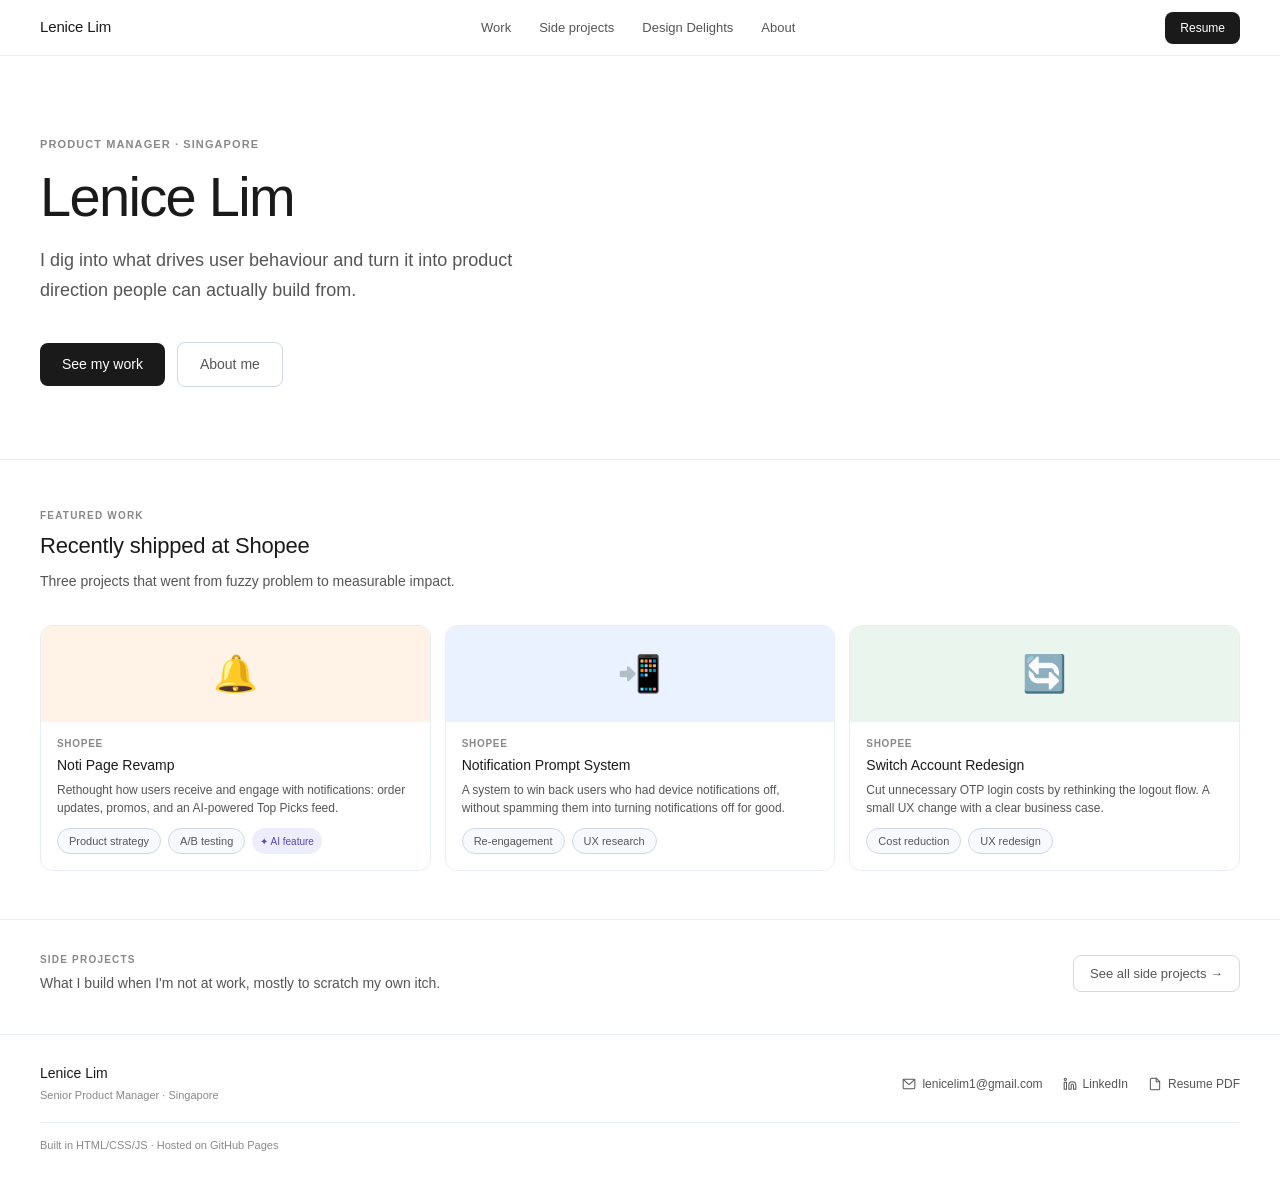
==== index.html @ 3569a39a "Initial portfolio" ====
<!DOCTYPE html>
<html lang="en">
<head>
  <meta charset="UTF-8">
  <meta name="viewport" content="width=device-width, initial-scale=1.0">
  <title>Lenice Lim | Product Manager</title>
  <link rel="stylesheet" href="css/style.css">
</head>
<body>
<script src="js/nav.js"></script>
<script>injectNav('home');</script>

<!-- Hero -->
<section class="hero">
  <div class="hero-eyebrow">Product Manager · Singapore</div>
  <h1 class="hero-name">Lenice Lim</h1>
  <p class="hero-tag">I dig into what drives user behaviour and turn it into product direction people can actually build from.</p>
  <div class="hero-actions">
    <a href="work.html" class="btn-primary">See my work</a>
    <a href="about.html" class="btn-secondary">About me</a>
  </div>
</section>

<!-- Featured work preview -->
<section class="section">
  <div class="sec-label">Featured work</div>
  <div class="sec-title">Recently shipped at Shopee</div>
  <p class="sec-sub">Three projects that went from fuzzy problem to measurable impact.</p>

  <div class="grid-3">
    <a href="work-noti.html" class="card">
      <div class="card-thumb thumb-orange">🔔</div>
      <div class="card-body">
        <div class="card-co">Shopee</div>
        <div class="card-title">Noti Page Revamp</div>
        <div class="card-desc">Rethought how users receive and engage with notifications: order updates, promos, and an AI-powered Top Picks feed.</div>
        <div class="chips">
          <span class="chip">Product strategy</span>
          <span class="chip">A/B testing</span>
          <span class="tag-ai tag">✦ AI feature</span>
        </div>
      </div>
    </a>

    <a href="work-prompt.html" class="card">
      <div class="card-thumb thumb-blue">📲</div>
      <div class="card-body">
        <div class="card-co">Shopee</div>
        <div class="card-title">Notification Prompt System</div>
        <div class="card-desc">A system to win back users who had device notifications off, without spamming them into turning notifications off for good.</div>
        <div class="chips">
          <span class="chip">Re-engagement</span>
          <span class="chip">UX research</span>
        </div>
      </div>
    </a>

    <a href="work-switch.html" class="card">
      <div class="card-thumb thumb-green">🔄</div>
      <div class="card-body">
        <div class="card-co">Shopee</div>
        <div class="card-title">Switch Account Redesign</div>
        <div class="card-desc">Cut unnecessary OTP login costs by rethinking the logout flow. A small UX change with a clear business case.</div>
        <div class="chips">
          <span class="chip">Cost reduction</span>
          <span class="chip">UX redesign</span>
        </div>
      </div>
    </a>
  </div>
</section>

<hr class="divider">

<!-- Side projects teaser -->
<section class="section-sm" style="padding-top: 32px; padding-bottom: 40px;">
  <div style="display:flex; align-items:center; justify-content:space-between; flex-wrap:wrap; gap:12px;">
    <div>
      <div class="sec-label">Side projects</div>
      <div style="font-size:14px; color: var(--text-2);">What I build when I'm not at work, mostly to scratch my own itch.</div>
    </div>
    <a href="side-projects.html" style="font-size:13px; color:var(--text-2); border:0.5px solid var(--border-2); padding:8px 16px; border-radius:8px;">See all side projects →</a>
  </div>
</section>

<script>injectFooter();</script>
</body>
</html>
---- css/style.css ----
/* ── Reset ── */
*, *::before, *::after { box-sizing: border-box; margin: 0; padding: 0; }

/* ── Base ── */
:root {
  --font: -apple-system, BlinkMacSystemFont, 'SF Pro Text', 'Segoe UI', sans-serif;
  --black: #111111;
  --text: #1a1a1a;
  --text-2: #555555;
  --text-3: #888888;
  --border: #e8edf4;
  --border-2: #d0d8e4;
  --bg: #ffffff;
  --bg-2: #f7f9fc;
  --radius: 12px;
  --radius-sm: 8px;
  --radius-pill: 20px;
}

html { scroll-behavior: smooth; }

body {
  font-family: var(--font);
  color: var(--text);
  background: var(--bg);
  line-height: 1.5;
  -webkit-font-smoothing: antialiased;
}

a { color: inherit; text-decoration: none; }
img { display: block; max-width: 100%; }

/* ── NAV ── */
.nav {
  position: sticky;
  top: 0;
  z-index: 100;
  background: rgba(255,255,255,0.95);
  backdrop-filter: blur(8px);
  -webkit-backdrop-filter: blur(8px);
  border-bottom: 0.5px solid var(--border);
  padding: 0 40px;
  height: 56px;
  display: flex;
  align-items: center;
  justify-content: space-between;
}

.nav-name {
  font-size: 15px;
  font-weight: 500;
  letter-spacing: -0.01em;
  color: var(--text);
}

.nav-links {
  display: flex;
  gap: 28px;
}

.nav-link {
  font-size: 13px;
  color: var(--text-2);
  transition: color 0.15s;
}
.nav-link:hover, .nav-link.active { color: var(--text); font-weight: 500; }

.nav-resume {
  font-size: 12px;
  font-weight: 500;
  background: var(--text);
  color: #fff;
  padding: 7px 15px;
  border-radius: var(--radius-sm);
  transition: opacity 0.15s;
}
.nav-resume:hover { opacity: 0.85; }

/* ── BREADCRUMB ── */
.breadcrumb {
  padding: 10px 40px;
  border-bottom: 0.5px solid var(--border);
  display: flex;
  align-items: center;
  gap: 6px;
  font-size: 12px;
  color: var(--text-3);
  background: var(--bg);
}
.breadcrumb a { color: var(--text-2); }
.breadcrumb a:hover { color: var(--text); }
.breadcrumb .current { color: var(--text); }

/* ── FOOTER ── */
.footer {
  border-top: 0.5px solid var(--border);
  padding: 28px 40px;
  background: var(--bg);
}
.footer-row {
  display: flex;
  align-items: center;
  justify-content: space-between;
  margin-bottom: 18px;
  flex-wrap: wrap;
  gap: 16px;
}
.footer-name { font-size: 14px; font-weight: 500; }
.footer-role { font-size: 11px; color: var(--text-3); margin-top: 3px; }
.footer-links { display: flex; gap: 20px; flex-wrap: wrap; }
.footer-link {
  display: flex;
  align-items: center;
  gap: 6px;
  font-size: 12px;
  color: var(--text-2);
  transition: color 0.15s;
}
.footer-link:hover { color: var(--text); }
.footer-copy {
  font-size: 11px;
  color: var(--text-3);
  border-top: 0.5px solid var(--border);
  padding-top: 14px;
}

/* ── SECTION HEADER ── */
.sec-label {
  font-size: 10px;
  font-weight: 600;
  color: var(--text-3);
  letter-spacing: 0.12em;
  text-transform: uppercase;
  margin-bottom: 6px;
}
.sec-title {
  font-size: 22px;
  font-weight: 500;
  letter-spacing: -0.01em;
  margin-bottom: 8px;
}
.sec-sub {
  font-size: 14px;
  color: var(--text-2);
  line-height: 1.65;
  max-width: 580px;
  margin-bottom: 32px;
}

/* ── WORK CARD ── */
.card {
  background: var(--bg);
  border: 0.5px solid var(--border);
  border-radius: var(--radius);
  overflow: hidden;
  transition: border-color 0.15s, transform 0.15s;
  cursor: pointer;
}
.card:hover { border-color: var(--border-2); transform: translateY(-1px); }

.card-thumb {
  height: 96px;
  display: flex;
  align-items: center;
  justify-content: center;
  font-size: 36px;
}
.thumb-orange { background: #FFF3E8; }
.thumb-blue   { background: #EBF2FF; }
.thumb-green  { background: #EAF5EE; }
.thumb-pink   { background: #FFF0F6; }
.thumb-amber  { background: #FFF8E8; }
.thumb-teal   { background: #E8F6F2; }
.thumb-purple { background: #F0EEFF; }

.card-body { padding: 14px 16px 16px; }
.card-co {
  font-size: 10px;
  font-weight: 600;
  color: var(--text-3);
  text-transform: uppercase;
  letter-spacing: 0.07em;
  margin-bottom: 4px;
}
.card-title { font-size: 14px; font-weight: 500; margin-bottom: 5px; }
.card-desc  { font-size: 12px; color: var(--text-2); line-height: 1.55; margin-bottom: 10px; }

/* ── TAGS ── */
.tag {
  display: inline-block;
  font-size: 11px;
  font-weight: 500;
  padding: 3px 9px;
  border-radius: var(--radius-pill);
}
.tag-orange { background: #FFF3E8; color: #B07028; }
.tag-blue   { background: #EBF2FF; color: #185FA5; }
.tag-green  { background: #EAF5EE; color: #2E7D32; }
.tag-pink   { background: #FFF0F6; color: #C2185B; }
.tag-amber  { background: #FFF8E8; color: #B07028; }
.tag-teal   { background: #E8F6F2; color: #0F6E56; }
.tag-purple { background: #F0EEFF; color: #6644CC; }
.tag-ai {
  display: inline-flex;
  align-items: center;
  gap: 4px;
  font-size: 10px;
  font-weight: 500;
  background: #EEEDFE;
  color: #534AB7;
  padding: 2px 8px;
  border-radius: var(--radius-pill);
}

/* ── CHIPS ── */
.chips { display: flex; flex-wrap: wrap; gap: 7px; }
.chip {
  font-size: 11px;
  color: var(--text-2);
  padding: 4px 11px;
  border-radius: var(--radius-pill);
  border: 0.5px solid var(--border-2);
  background: var(--bg-2);
}

/* ── GRIDS ── */
.grid-2 { display: grid; grid-template-columns: 1fr 1fr; gap: 14px; }
.grid-3 { display: grid; grid-template-columns: 1fr 1fr 1fr; gap: 14px; }

/* ── CASE STUDY HERO ── */
.cs-hero {
  padding: 56px 40px 48px;
  border-bottom: 0.5px solid var(--border);
}
.cs-eyebrow {
  font-size: 10px;
  font-weight: 600;
  color: var(--text-3);
  letter-spacing: 0.12em;
  text-transform: uppercase;
  margin-bottom: 14px;
}
.cs-title {
  font-size: 36px;
  font-weight: 500;
  letter-spacing: -0.02em;
  line-height: 1.1;
  margin-bottom: 16px;
}
.cs-summary {
  font-size: 15px;
  color: var(--text-2);
  max-width: 560px;
  line-height: 1.7;
  margin-bottom: 32px;
}
.cs-meta { display: flex; gap: 32px; flex-wrap: wrap; }
.cs-meta-item { font-size: 12px; color: var(--text-3); }
.cs-meta-item b { display: block; font-size: 13px; font-weight: 500; color: var(--text); margin-bottom: 2px; }

/* ── OUTCOME BANNER ── */
.outcome-banner {
  display: grid;
  grid-template-columns: repeat(3, 1fr);
  border-bottom: 0.5px solid var(--border);
}
.ob-item {
  padding: 24px 40px;
  border-right: 0.5px solid var(--border);
}
.ob-item:last-child { border-right: none; }
.ob-num {
  font-size: 30px;
  font-weight: 500;
  letter-spacing: -0.02em;
  margin-bottom: 5px;
}
.ob-label { font-size: 12px; color: var(--text-2); line-height: 1.5; }

/* ── CASE STUDY SECTION ── */
.cs-section {
  padding: 44px 40px;
  border-bottom: 0.5px solid var(--border);
}
.cs-section:last-of-type { border-bottom: none; }
.cs-section .s-label {
  font-size: 10px;
  font-weight: 600;
  color: var(--text-3);
  letter-spacing: 0.12em;
  text-transform: uppercase;
  margin-bottom: 6px;
}
.cs-section .s-title {
  font-size: 20px;
  font-weight: 500;
  letter-spacing: -0.01em;
  margin-bottom: 16px;
}
.cs-section .s-body {
  font-size: 13px;
  color: var(--text-2);
  line-height: 1.75;
  max-width: 620px;
}
.cs-section .s-body p { margin-bottom: 12px; }
.cs-section .s-body p:last-child { margin-bottom: 0; }

/* ── PROBLEM CARDS ── */
.problem-card {
  background: var(--bg-2);
  border: 0.5px solid var(--border);
  border-radius: 10px;
  padding: 16px 18px;
}
.problem-num { font-size: 11px; font-weight: 600; color: var(--text-3); margin-bottom: 6px; }
.problem-title { font-size: 13px; font-weight: 500; margin-bottom: 5px; }
.problem-desc { font-size: 11px; color: var(--text-2); line-height: 1.55; }

/* ── SOLUTION CARDS ── */
.sol-card {
  background: var(--bg);
  border: 0.5px solid var(--border);
  border-radius: 10px;
  padding: 16px 18px;
}
.sol-card.ai { border-color: #7F77DD; }
.sol-tag {
  font-size: 10px;
  font-weight: 600;
  color: var(--text-3);
  letter-spacing: 0.07em;
  text-transform: uppercase;
  margin-bottom: 6px;
  display: flex;
  align-items: center;
  gap: 6px;
}
.sol-title { font-size: 13px; font-weight: 500; margin-bottom: 5px; }
.sol-desc  { font-size: 11px; color: var(--text-2); line-height: 1.55; }

/* ── RESULT ROWS ── */
.result-row {
  display: flex;
  align-items: baseline;
  gap: 14px;
  padding: 13px 0;
  border-bottom: 0.5px solid var(--border);
}
.result-row:last-child { border-bottom: none; }
.result-num {
  font-size: 20px;
  font-weight: 500;
  min-width: 140px;
  letter-spacing: -0.01em;
  flex-shrink: 0;
}
.result-desc { font-size: 12px; color: var(--text-2); line-height: 1.55; }

/* ── SLIDE IMAGE ── */
.slide-img {
  width: 100%;
  border-radius: 10px;
  border: 0.5px solid var(--border);
  margin-top: 20px;
  display: block;
}
.slide-caption {
  font-size: 11px;
  color: var(--text-3);
  margin-top: 7px;
  text-align: center;
}

/* ── EARLIER WORK ── */
.earlier-card {
  background: var(--bg-2);
  border: 0.5px solid var(--border);
  border-radius: 10px;
  padding: 14px 16px;
  transition: border-color 0.15s;
  cursor: pointer;
}
.earlier-card:hover { border-color: var(--border-2); }
.earlier-title { font-size: 13px; font-weight: 500; color: var(--text-2); margin-bottom: 3px; }
.earlier-desc  { font-size: 11px; color: var(--text-3); }
.earlier-arrow { font-size: 11px; color: var(--text-3); margin-top: 6px; }

/* ── ABOUT ── */
.about-layout {
  display: grid;
  grid-template-columns: 88px 1fr;
  gap: 28px;
  align-items: start;
  margin-bottom: 36px;
}
.about-avatar {
  width: 88px;
  height: 88px;
  border-radius: 50%;
  overflow: hidden;
  border: 0.5px solid var(--border);
  flex-shrink: 0;
}
.about-avatar img { width: 100%; height: 100%; object-fit: cover; object-position: center 20%; }
.about-bio p { font-size: 13px; color: var(--text-2); line-height: 1.75; margin-bottom: 12px; }
.about-bio p:last-child { margin-bottom: 0; }

/* ── EXPERIENCE ── */
.exp-item {
  display: grid;
  grid-template-columns: 1fr auto;
  gap: 8px;
  padding-bottom: 16px;
  margin-bottom: 16px;
  border-bottom: 0.5px solid var(--border);
}
.exp-item:last-child { border-bottom: none; padding-bottom: 0; margin-bottom: 0; }
.exp-role { font-size: 13px; font-weight: 500; margin-bottom: 2px; }
.exp-co   { font-size: 12px; color: var(--text-2); }
.exp-date { font-size: 11px; color: var(--text-3); white-space: nowrap; margin-top: 2px; }
.exp-bullets { grid-column: 1 / -1; margin-top: 8px; }
.exp-bullets li {
  font-size: 11px;
  color: var(--text-2);
  line-height: 1.65;
  margin-left: 16px;
  margin-bottom: 3px;
}

/* ── HERO ── */
.hero { padding: 80px 40px 72px; border-bottom: 0.5px solid var(--border); }
.hero-eyebrow {
  font-size: 11px;
  font-weight: 600;
  color: var(--text-3);
  letter-spacing: 0.1em;
  text-transform: uppercase;
  margin-bottom: 16px;
}
.hero-name {
  font-size: 56px;
  font-weight: 500;
  letter-spacing: -0.03em;
  line-height: 1.0;
  margin-bottom: 20px;
}
.hero-tag {
  font-size: 18px;
  color: var(--text-2);
  max-width: 520px;
  line-height: 1.7;
  margin-bottom: 36px;
}
.hero-actions { display: flex; gap: 12px; align-items: center; }
.btn-primary {
  font-size: 14px;
  font-weight: 500;
  background: var(--text);
  color: #fff;
  padding: 11px 22px;
  border-radius: var(--radius-sm);
  border: none;
  cursor: pointer;
  transition: opacity 0.15s;
}
.btn-primary:hover { opacity: 0.85; }
.btn-secondary {
  font-size: 14px;
  color: var(--text-2);
  padding: 11px 22px;
  border-radius: var(--radius-sm);
  border: 0.5px solid var(--border-2);
  background: transparent;
  cursor: pointer;
  transition: border-color 0.15s;
}
.btn-secondary:hover { border-color: #aaa; }

/* ── DIVIDER ── */
.divider { border: none; border-top: 0.5px solid var(--border); margin: 0; }

/* ── UTIL ── */
.mt8  { margin-top: 8px; }
.mt16 { margin-top: 16px; }
.mt20 { margin-top: 20px; }
.mt24 { margin-top: 24px; }
.mt28 { margin-top: 28px; }
.mt32 { margin-top: 32px; }
.mb16 { margin-bottom: 16px; }
.mb24 { margin-bottom: 24px; }
.mb28 { margin-bottom: 28px; }
.mb32 { margin-bottom: 32px; }
.mb44 { margin-bottom: 44px; }
.section { padding: 48px 40px; }
.section-sm { padding: 32px 40px; }

/* ── RESPONSIVE ── */
@media (max-width: 700px) {
  .nav { padding: 0 20px; }
  .nav-links { display: none; }
  .hero { padding: 52px 20px 48px; }
  .hero-name { font-size: 40px; }
  .hero-tag { font-size: 15px; }
  .cs-hero { padding: 40px 20px 36px; }
  .cs-title { font-size: 28px; }
  .cs-meta { gap: 16px; }
  .outcome-banner { grid-template-columns: 1fr; }
  .ob-item { border-right: none; border-bottom: 0.5px solid var(--border); padding: 18px 20px; }
  .ob-item:last-child { border-bottom: none; }
  .cs-section { padding: 32px 20px; }
  .section { padding: 36px 20px; }
  .section-sm { padding: 24px 20px; }
  .grid-2 { grid-template-columns: 1fr; }
  .grid-3 { grid-template-columns: 1fr; }
  .breadcrumb { padding: 10px 20px; }
  .footer { padding: 24px 20px; }
  .footer-links { gap: 12px; }
  .about-layout { grid-template-columns: 64px 1fr; gap: 18px; }
  .about-avatar { width: 64px; height: 64px; }
  .result-num { font-size: 16px; min-width: 110px; }
}
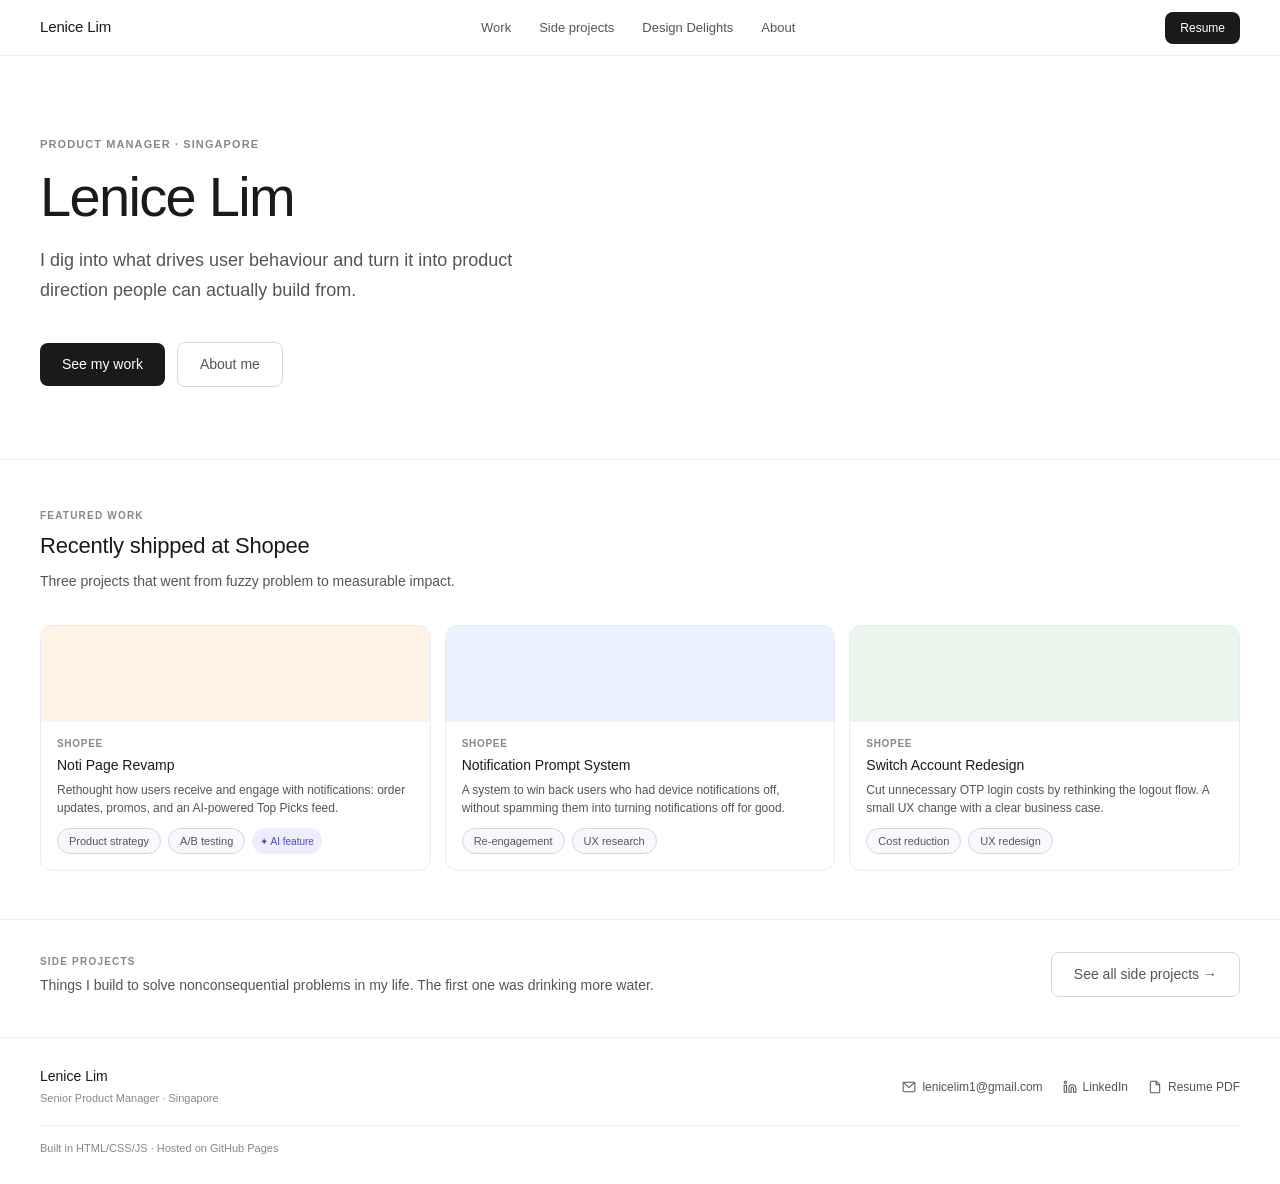
==== commit cf90eae6: "Feedback round 2: real images, emoji removal, copy + UX fixes - work-noti.html: replace wireframe sk" ====
--- a/index.html
+++ b/index.html
@@ -29,7 +29,7 @@
 
   <div class="grid-3">
     <a href="work-noti.html" class="card">
-      <div class="card-thumb thumb-orange">🔔</div>
+      <div class="card-thumb thumb-orange"></div>
       <div class="card-body">
         <div class="card-co">Shopee</div>
         <div class="card-title">Noti Page Revamp</div>
@@ -43,7 +43,7 @@
     </a>
 
     <a href="work-prompt.html" class="card">
-      <div class="card-thumb thumb-blue">📲</div>
+      <div class="card-thumb thumb-blue"></div>
       <div class="card-body">
         <div class="card-co">Shopee</div>
         <div class="card-title">Notification Prompt System</div>
@@ -56,7 +56,7 @@
     </a>
 
     <a href="work-switch.html" class="card">
-      <div class="card-thumb thumb-green">🔄</div>
+      <div class="card-thumb thumb-green"></div>
       <div class="card-body">
         <div class="card-co">Shopee</div>
         <div class="card-title">Switch Account Redesign</div>
@@ -77,9 +77,9 @@
   <div style="display:flex; align-items:center; justify-content:space-between; flex-wrap:wrap; gap:12px;">
     <div>
       <div class="sec-label">Side projects</div>
-      <div style="font-size:14px; color: var(--text-2);">What I build when I'm not at work, mostly to scratch my own itch.</div>
+      <div style="font-size:14px; color: var(--text-2);">Things I build to solve nonconsequential problems in my life. The first one was drinking more water.</div>
     </div>
-    <a href="side-projects.html" style="font-size:13px; color:var(--text-2); border:0.5px solid var(--border-2); padding:8px 16px; border-radius:8px;">See all side projects →</a>
+    <a href="side-projects.html" class="btn-secondary" style="white-space:nowrap;">See all side projects →</a>
   </div>
 </section>
 
--- a/css/style.css
+++ b/css/style.css
@@ -520,3 +520,27 @@
   .about-avatar { width: 64px; height: 64px; }
   .result-num { font-size: 16px; min-width: 110px; }
 }
+
+/* ── TikTok text list (work.html) ── */
+.tiktok-list { display: flex; flex-direction: column; gap: 0; border: 0.5px solid var(--border); border-radius: var(--radius); overflow: hidden; }
+.tt-item { padding: 18px 22px; border-bottom: 0.5px solid var(--border); }
+.tt-item:last-child { border-bottom: none; }
+.tt-title { font-size: 14px; font-weight: 500; margin-bottom: 5px; }
+.tt-desc { font-size: 13px; color: var(--text-2); line-height: 1.6; margin-bottom: 10px; }
+
+/* ── Wireframe mockup blocks (work-noti.html) ── */
+.wireframe-block { background: var(--bg-2); border: 0.5px solid var(--border); border-radius: var(--radius); padding: 24px; }
+.wf-pair { display: flex; gap: 24px; align-items: flex-start; }
+.wf-col { display: flex; flex-direction: column; align-items: center; gap: 8px; }
+.wf-label { font-size: 11px; font-weight: 600; text-transform: uppercase; letter-spacing: 0.06em; color: var(--text-3); }
+.wf-phone { background: var(--bg); border: 1px solid var(--border); border-radius: 12px; padding: 14px; width: 170px; min-height: 180px; display: flex; flex-direction: column; gap: 6px; }
+.wf-tab-row { display: flex; gap: 6px; margin-bottom: 8px; }
+.wf-tab { font-size: 10px; padding: 3px 8px; border-radius: 20px; border: 0.5px solid var(--border); color: var(--text-3); }
+.wf-tab.active { background: var(--text); color: var(--bg); border-color: var(--text); }
+.wf-row { height: 8px; background: var(--border); border-radius: 4px; margin-bottom: 0; }
+.wf-sm { height: 7px; }
+.wf-order-card { display: flex; align-items: center; gap: 8px; padding: 8px 10px; background: #f6faf8; border: 0.5px solid #b2dfc8; border-radius: 8px; margin-bottom: 8px; }
+.wf-order-icon { font-size: 16px; }
+.wf-ar-row { display: flex; align-items: center; gap: 8px; padding: 8px 0; border-bottom: 0.5px solid var(--border); }
+.wf-ar-thumb { width: 36px; height: 36px; border-radius: 6px; background: var(--border); flex-shrink: 0; }
+.wf-caption { margin-top: 16px; font-size: 13px; color: var(--text-2); line-height: 1.65; border-top: 0.5px solid var(--border); padding-top: 14px; }
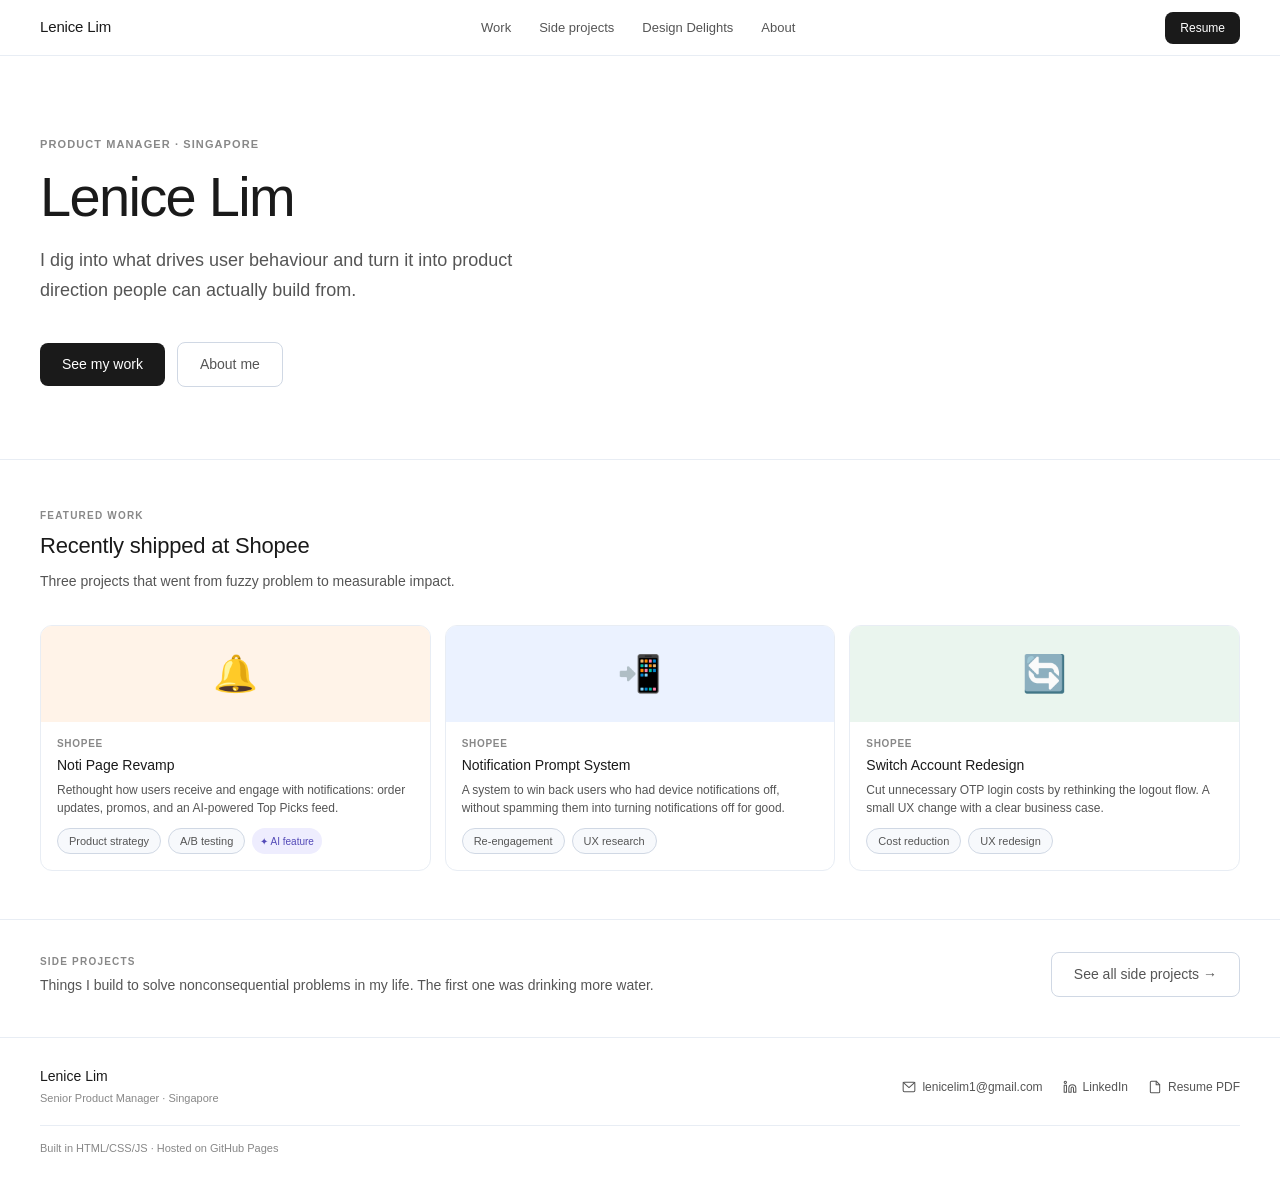
==== commit 473b2bcf: "feedback round 3: real screenshots, design delights photos, emoji fixes, about hobbies - work-noti.h" ====
--- a/index.html
+++ b/index.html
@@ -29,7 +29,7 @@
 
   <div class="grid-3">
     <a href="work-noti.html" class="card">
-      <div class="card-thumb thumb-orange"></div>
+      <div class="card-thumb thumb-orange">🔔</div>
       <div class="card-body">
         <div class="card-co">Shopee</div>
         <div class="card-title">Noti Page Revamp</div>
@@ -43,7 +43,7 @@
     </a>
 
     <a href="work-prompt.html" class="card">
-      <div class="card-thumb thumb-blue"></div>
+      <div class="card-thumb thumb-blue">📲</div>
       <div class="card-body">
         <div class="card-co">Shopee</div>
         <div class="card-title">Notification Prompt System</div>
@@ -56,7 +56,7 @@
     </a>
 
     <a href="work-switch.html" class="card">
-      <div class="card-thumb thumb-green"></div>
+      <div class="card-thumb thumb-green">🔄</div>
       <div class="card-body">
         <div class="card-co">Shopee</div>
         <div class="card-title">Switch Account Redesign</div>
--- a/css/style.css
+++ b/css/style.css
@@ -370,6 +370,38 @@
   color: var(--text-3);
   margin-top: 7px;
   text-align: center;
+}
+/* ── PHONE SCREENSHOT PAIR ── */
+.phone-pair {
+  display: flex;
+  gap: 20px;
+  margin-top: 24px;
+  justify-content: center;
+  align-items: flex-start;
+}
+.phone-pair-item {
+  flex: 1;
+  max-width: 280px;
+  text-align: center;
+}
+.phone-pair-item img {
+  width: 100%;
+  border-radius: 16px;
+  border: 0.5px solid var(--border);
+  display: block;
+}
+.phone-pair-label {
+  font-size: 11px;
+  color: var(--text-3);
+  margin-top: 7px;
+}
+.phone-pair-tag {
+  font-size: 10px;
+  font-weight: 600;
+  letter-spacing: 0.06em;
+  text-transform: uppercase;
+  color: var(--text-3);
+  margin-bottom: 8px;
 }
 
 /* ── EARLIER WORK ── */
